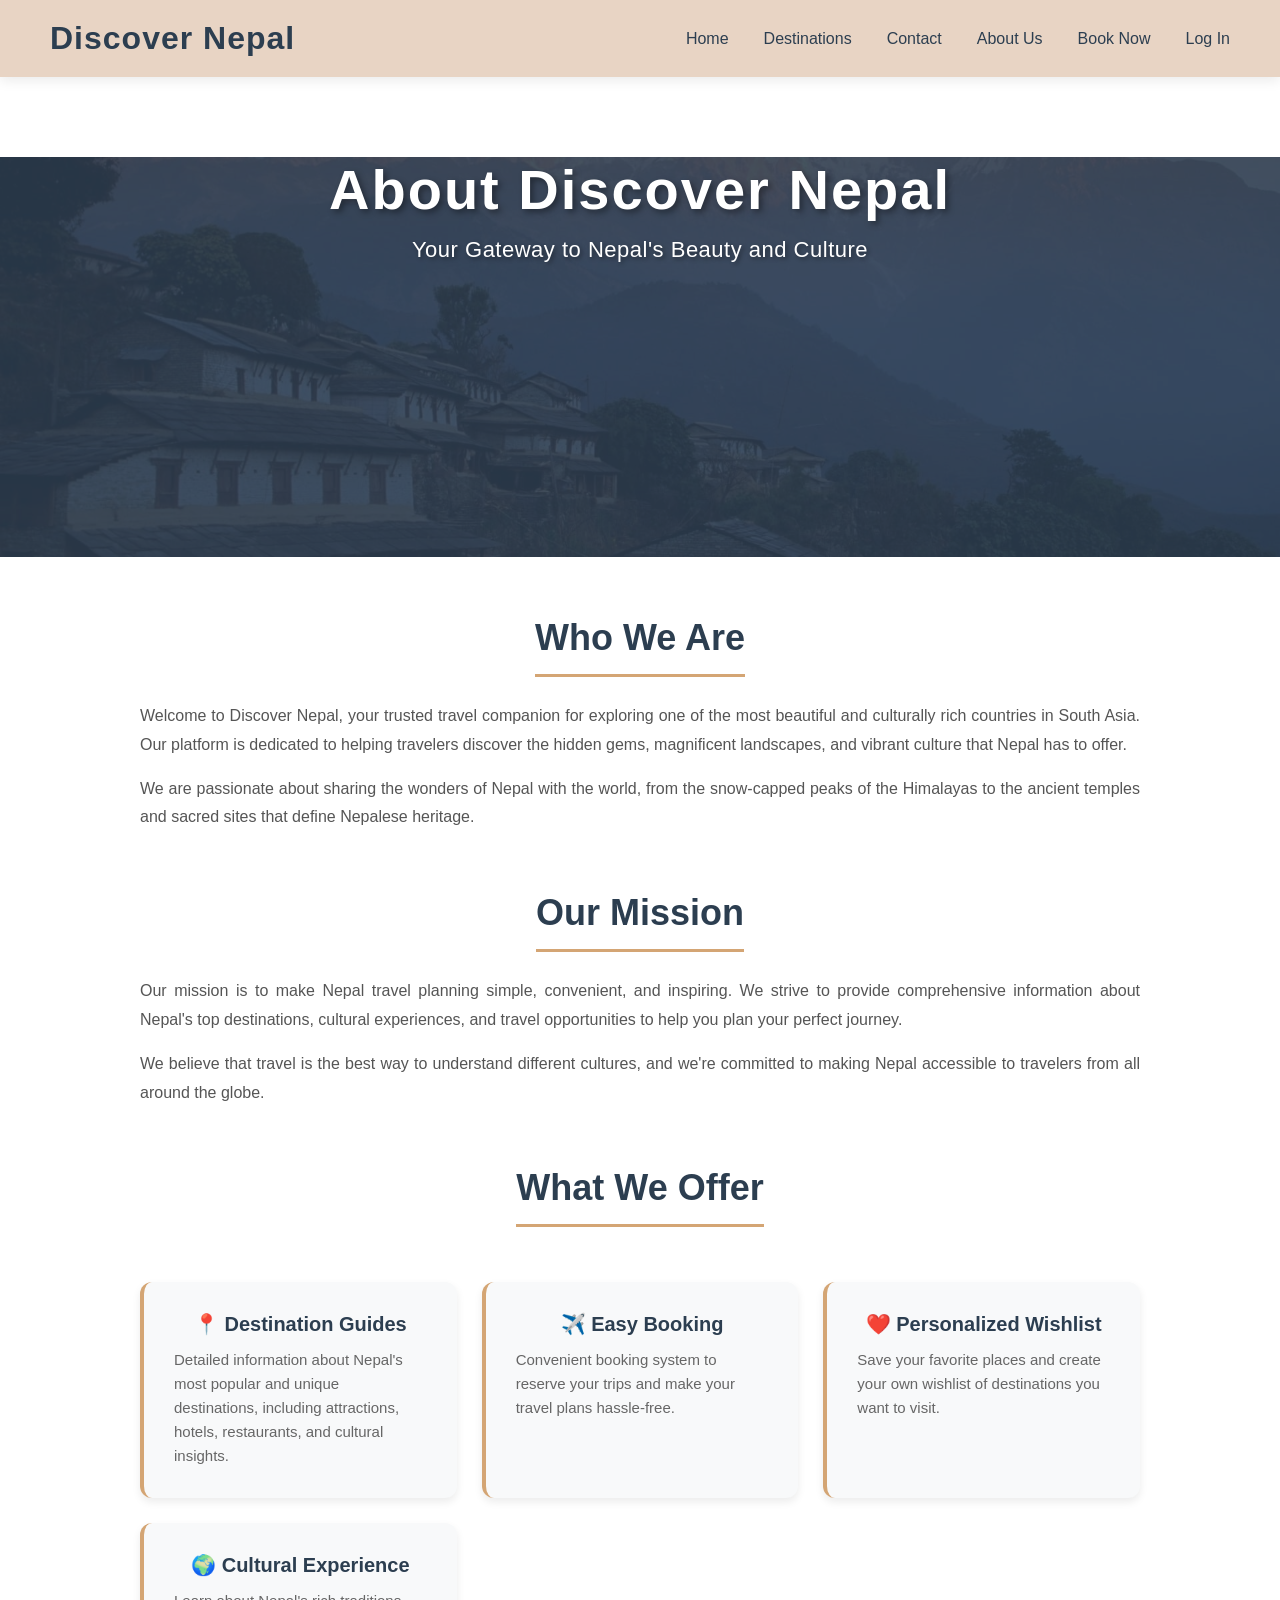
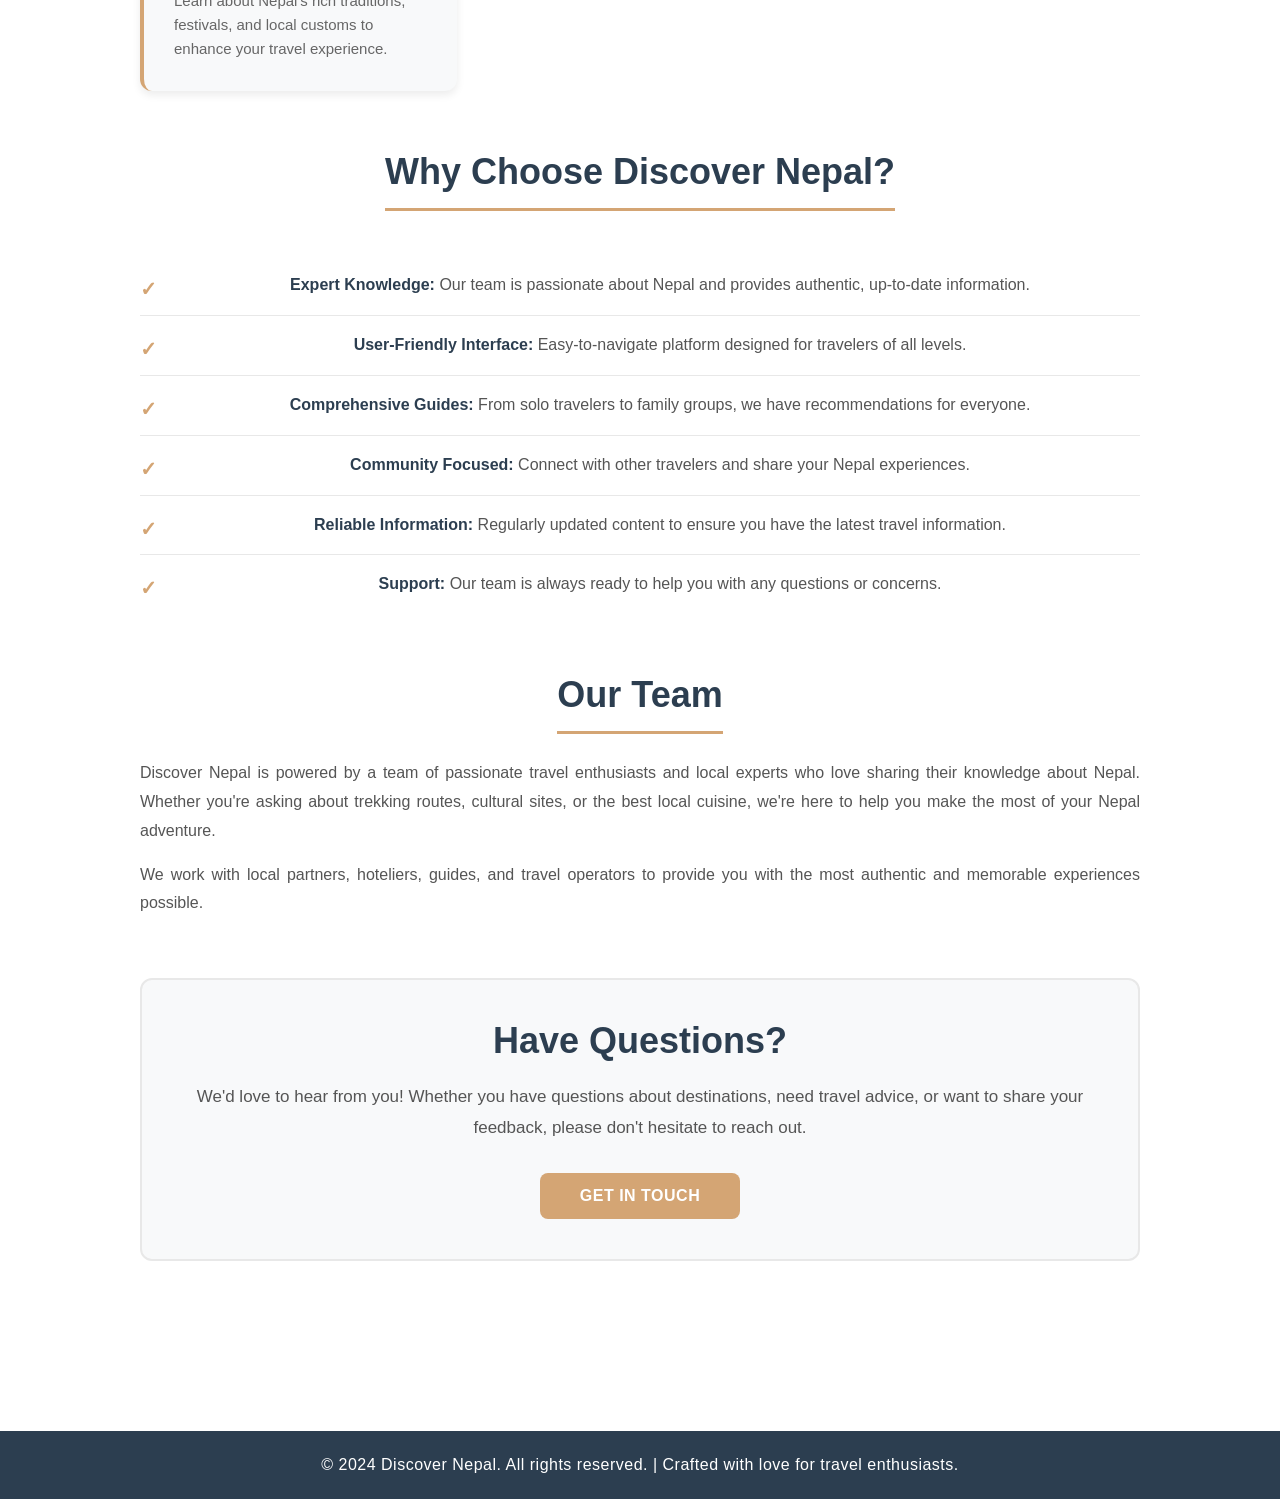
==== FR/aboutus.html @ a6463690 "First commit" ====
<!DOCTYPE html>
<html lang="en">
<head>
    <meta charset="UTF-8">
    <title>About Us - Discover Nepal</title>
    <link rel="stylesheet" href="./style2.css">
    <link rel="stylesheet" href="./aboutus-style.css">
</head>
<body>

<header>
    <nav class="navbar">
        <h1 class="logo">
            <a href="./index.html">Discover Nepal</a>
        </h1>
        <ul class="nav-links">
            <li><a href="./index.html">Home</a></li>
            <li><a href="./destinations.html">Destinations</a></li>
            <li><a href="./contact.html">Contact</a></li>
            <li><a href="./aboutus.html">About Us</a></li>
            <li><a href="./Booking.html">Book Now</a></li>
            <li><a href="./login.html">Log In</a></li>
        </ul>
    </nav>
</header>

<section class="aboutus-hero">
    <div class="hero-overlay">
        <h1>About Discover Nepal</h1>
        <p>Your Gateway to Nepal's Beauty and Culture</p>
    </div>
</section>

<section class="about-content">
    <div class="about-container">
        <div class="about-section">
            <h2>Who We Are</h2>
            <p>Welcome to Discover Nepal, your trusted travel companion for exploring one of the most beautiful and culturally rich countries in South Asia. Our platform is dedicated to helping travelers discover the hidden gems, magnificent landscapes, and vibrant culture that Nepal has to offer.</p>
            <p>We are passionate about sharing the wonders of Nepal with the world, from the snow-capped peaks of the Himalayas to the ancient temples and sacred sites that define Nepalese heritage.</p>
        </div>

        <div class="about-section">
            <h2>Our Mission</h2>
            <p>Our mission is to make Nepal travel planning simple, convenient, and inspiring. We strive to provide comprehensive information about Nepal's top destinations, cultural experiences, and travel opportunities to help you plan your perfect journey.</p>
            <p>We believe that travel is the best way to understand different cultures, and we're committed to making Nepal accessible to travelers from all around the globe.</p>
        </div>

        <div class="about-section">
            <h2>What We Offer</h2>
            <div class="features-list">
                <div class="feature-item">
                    <h3>📍 Destination Guides</h3>
                    <p>Detailed information about Nepal's most popular and unique destinations, including attractions, hotels, restaurants, and cultural insights.</p>
                </div>
                <div class="feature-item">
                    <h3>✈️ Easy Booking</h3>
                    <p>Convenient booking system to reserve your trips and make your travel plans hassle-free.</p>
                </div>
                <div class="feature-item">
                    <h3>❤️ Personalized Wishlist</h3>
                    <p>Save your favorite places and create your own wishlist of destinations you want to visit.</p>
                </div>
                <div class="feature-item">
                    <h3>🌍 Cultural Experience</h3>
                    <p>Learn about Nepal's rich traditions, festivals, and local customs to enhance your travel experience.</p>
                </div>
            </div>
        </div>

        <div class="about-section">
            <h2>Why Choose Discover Nepal?</h2>
            <ul class="reasons-list">
                <li><strong>Expert Knowledge:</strong> Our team is passionate about Nepal and provides authentic, up-to-date information.</li>
                <li><strong>User-Friendly Interface:</strong> Easy-to-navigate platform designed for travelers of all levels.</li>
                <li><strong>Comprehensive Guides:</strong> From solo travelers to family groups, we have recommendations for everyone.</li>
                <li><strong>Community Focused:</strong> Connect with other travelers and share your Nepal experiences.</li>
                <li><strong>Reliable Information:</strong> Regularly updated content to ensure you have the latest travel information.</li>
                <li><strong>Support:</strong> Our team is always ready to help you with any questions or concerns.</li>
            </ul>
        </div>

        <div class="about-section">
            <h2>Our Team</h2>
            <p>Discover Nepal is powered by a team of passionate travel enthusiasts and local experts who love sharing their knowledge about Nepal. Whether you're asking about trekking routes, cultural sites, or the best local cuisine, we're here to help you make the most of your Nepal adventure.</p>
            <p>We work with local partners, hoteliers, guides, and travel operators to provide you with the most authentic and memorable experiences possible.</p>
        </div>

        <div class="about-section contact-cta">
            <h2>Have Questions?</h2>
            <p>We'd love to hear from you! Whether you have questions about destinations, need travel advice, or want to share your feedback, please don't hesitate to reach out.</p>
            <a href="./contact.html" class="cta-button">Get in Touch</a>
        </div>
    </div>
</section>

<footer>
    <p>&copy; 2024 Discover Nepal. All rights reserved. | Crafted with love for travel enthusiasts.</p>
</footer>

</body>
</html>
---- FR/style2.css ----
* {
    margin: 0;
    padding: 0;
    box-sizing: border-box;
    font-family: 'Segoe UI', Tahoma, Geneva, Verdana, sans-serif;
}   
    
.navbar {
    background-color: #e8d4c4;
    display: flex;
    justify-content: space-between;
    align-items: center;
    padding: 20px 50px;
    height: auto;
    box-shadow: 0 4px 12px rgba(0, 0, 0, 0.08);
}

.logo a{
    text-decoration: none;
    font-size: 32px;
    font-weight: 700;
    color: #2c3e50;
    letter-spacing: 1px;
    transition: color 0.3s ease;
}

.logo a:hover {
    color: #d4a574;
}

.nav-links {
    list-style: none;
    display: flex;
    gap: 35px;
}

.nav-links li a {
    text-decoration: none;
    color: #2c3e50;
    font-size: 16px;
    font-weight: 500;
    border-bottom: 2px solid transparent;
    padding-bottom: 5px;
    transition: all 0.3s ease;
}

.nav-links li a:hover {
    color: #d4a574;
    border-bottom: 2px solid #d4a574;
}

/* Page Hero Section with Background */
.page-hero {
    height: 350px;
    background: url(./Images/nepal.jpg) no-repeat center center/cover;
    display: flex;
    justify-content: center;
    align-items: center;
    text-align: center;
    position: relative;
    margin-top: 80px;
}

.hero-overlay {
    position: absolute;
    top: 0;
    left: 0;
    right: 0;
    bottom: 0;
    background: rgba(44, 62, 80, 0.65);
    z-index: 1;
}

.hero-content {
    position: relative;
    z-index: 2;
    color: white;
}

.page-hero h1 {
    font-size: 52px;
    font-weight: 700;
    margin-bottom: 12px;
    letter-spacing: 2px;
    text-shadow: 3px 3px 6px rgba(0, 0, 0, 0.4);
}

.page-hero p {
    font-size: 20px;
    font-weight: 500;
    text-shadow: 2px 2px 4px rgba(0, 0, 0, 0.4);
    letter-spacing: 0.5px;
}

section {
    text-align: center;
    padding: 60px 30px;
    background: #fff;
}

section h2 {
    font-size: 42px;
    color: #2c3e50;
    margin-bottom: 40px;
    font-weight: 700;
}

.cards {
    display: flex;
    justify-content: center;
    flex-wrap: wrap;
    gap: 25px;
}

.card {
    width: 280px;
    border-radius: 12px;
    overflow: hidden;
    box-shadow: 0 8px 16px rgba(0, 0, 0, 0.12);
    background: white;
    transition: all 0.35s ease;
    border: 1px solid #e8e8e8;
}

.card:hover {
    box-shadow: 0 16px 32px rgba(0, 0, 0, 0.18);
    transform: translateY(-8px);
}

 .card a {
    color: #2c3e50;
    text-decoration: none;
    font-size: 20px;
    font-weight: 600;
    display: block;
    padding: 15px;
    transition: color 0.3s ease;
}

.card a:hover {
    color: #d4a574;
}

.card img {
    width: 100%;
    height: 160px;
    object-fit: cover;
}

/* Wrapper styles for contact and login sections */
.contact-wrapper,
.login-wrapper {
    max-width: 700px;
    margin: 0 auto;
}

.contact-wrapper h2,
.login-wrapper h2 {
    font-size: 36px;
    color: #2c3e50;
    margin-bottom: 35px;
    font-weight: 700;
    text-align: center;
}

/* contact page form styling */
.contact-form {
    max-width: 600px;
    margin: 0 auto;
    display: flex;
    flex-direction: column;
    gap: 18px;
    background: #f8f9fa;
    padding: 40px;
    border-radius: 12px;
    box-shadow: 0 4px 12px rgba(0, 0, 0, 0.08);
}

section.contact h2 {
    margin-bottom: 30px;
}

.contact-form input,
.contact-form textarea {
    padding: 14px 16px;
    font-size: 16px;
    border: 2px solid #e0e0e0;
    border-radius: 8px;
    font-family: 'Segoe UI', Tahoma, Geneva, Verdana, sans-serif;
    transition: all 0.3s ease;
    background: white;
}

.contact-form input:focus,
.contact-form textarea:focus {
    outline: none;
    border-color: #d4a574;
    box-shadow: 0 0 0 3px rgba(212, 165, 116, 0.1);
}

.contact-form button {
    padding: 14px 32px;
    font-size: 17px;
    font-weight: 600;
    border: none;
    background: #d4a574;
    color: white;
    cursor: pointer;
    border-radius: 8px;
    transition: all 0.3s ease;
    text-transform: uppercase;
    letter-spacing: 0.5px;
}

.contact-form button:hover {
    background: #c1934f;
    box-shadow: 0 8px 20px rgba(212, 165, 116, 0.3);
    transform: translateY(-2px);
}

.contact-form button:active {
    transform: translateY(0);
}

/* login/booking page reuse same form styling */
.login-form,
.booking-form {
    max-width: 500px;
    margin: 0 auto;
    display: flex;
    flex-direction: column;
    gap: 18px;
    background: #f8f9fa;
    padding: 40px;
    border-radius: 12px;
    box-shadow: 0 4px 12px rgba(0, 0, 0, 0.08);
}

/* for smaller forms such as login */
.login-form input,
.booking-form input {
    padding: 14px 16px;
    font-size: 16px;
    border: 2px solid #e0e0e0;
    border-radius: 8px;
    font-family: 'Segoe UI', Tahoma, Geneva, Verdana, sans-serif;
    transition: all 0.3s ease;
    background: white;
}

.login-form input:focus,
.booking-form input:focus {
    outline: none;
    border-color: #d4a574;
    box-shadow: 0 0 0 3px rgba(212, 165, 116, 0.1);
}

.login-form button,
.booking-form button {
    padding: 14px 32px;
    font-size: 17px;
    font-weight: 600;
    border: none;
    background: #d4a574;
    color: white;
    cursor: pointer;
    border-radius: 8px;
    transition: all 0.3s ease;
    text-transform: uppercase;
    letter-spacing: 0.5px;
}

.login-form button:hover,
.booking-form button:hover {
    background: #c1934f;
    box-shadow: 0 8px 20px rgba(212, 165, 116, 0.3);
    transform: translateY(-2px);
}

.login-form button:active,
.booking-form button:active {
    transform: translateY(0);
}

/* Login page specific styling */
.no-account,
.have-account {
    text-align: center;
    margin-top: 20px;
    font-size: 14px;
    color: #666;
}

.no-account a,
.have-account a {
    color: #d4a574;
    text-decoration: none;
    font-weight: 600;
    transition: all 0.3s ease;
}

.no-account a:hover,
.have-account a:hover {
    color: #c1934f;
    text-decoration: underline;
}

.signup-form {
    display: none;
}

#signup-section.show .signup-form {
    display: flex;
}

.signup-form {
    max-width: 500px;
    margin: 0 auto;
    display: flex;
    flex-direction: column;
    gap: 18px;
    background: #f8f9fa;
    padding: 40px;
    border-radius: 12px;
    box-shadow: 0 4px 12px rgba(0, 0, 0, 0.08);
}

.signup-form input {
    padding: 14px 16px;
    font-size: 16px;
    border: 2px solid #e0e0e0;
    border-radius: 8px;
    font-family: 'Segoe UI', Tahoma, Geneva, Verdana, sans-serif;
    transition: all 0.3s ease;
    background: white;
}

.signup-form input:focus {
    outline: none;
    border-color: #d4a574;
    box-shadow: 0 0 0 3px rgba(212, 165, 116, 0.1);
}

.signup-form button {
    padding: 14px 32px;
    font-size: 17px;
    font-weight: 600;
    border: none;
    background: #d4a574;
    color: white;
    cursor: pointer;
    border-radius: 8px;
    transition: all 0.3s ease;
    text-transform: uppercase;
    letter-spacing: 0.5px;
}

.signup-form button:hover {
    background: #c1934f;
    box-shadow: 0 8px 20px rgba(212, 165, 116, 0.3);
    transform: translateY(-2px);
}

/* Card Image Container with Heart Button */
.card-image-container {
    position: relative;
    display: inline-block;
    width: 100%;
    overflow: hidden;
}

.card-image-container img {
    width: 100%;
    height: 160px;
    display: block;
    object-fit: cover;
}

.heart-btn {
    position: absolute;
    top: 12px;
    right: 12px;
    background: white;
    border: none;
    font-size: 22px;
    border-radius: 50%;
    width: 44px;
    height: 44px;
    cursor: pointer;
    display: flex;
    align-items: center;
    justify-content: center;
    transition: all 0.3s ease;
    box-shadow: 0 4px 12px rgba(0, 0, 0, 0.15);
}

.heart-btn:hover {
    transform: scale(1.15);
    box-shadow: 0 6px 16px rgba(0, 0, 0, 0.2);
}

.heart-btn.active {
    color: #e74c3c;
}

.card:hover .heart-btn {
    background: #f0f0f0;
}

@media (max-width: 768px) {
    .navbar {
        flex-direction: column;
        padding: 15px 20px;
        gap: 15px;
    }

    .nav-links {
        gap: 15px;
    }

    .page-hero {
        height: 280px;
        margin-top: 60px;
    }

    .page-hero h1 {
        font-size: 36px;
        margin-bottom: 8px;
    }

    .page-hero p {
        font-size: 16px;
    }

    section {
        padding: 40px 20px;
    }

    section h2 {
        font-size: 32px;
        margin-bottom: 30px;
    }

    .cards {
        flex-direction: column;
        align-items: center;
    }

    .contact-form,
    .login-form,
    .booking-form,
    .signup-form {
        padding: 25px;
        gap: 15px;
    }
}
---- FR/aboutus-style.css ----
/* About Us Page Styles */

.aboutus-hero {
    height: 400px;
    background: url(./Images/nepal.jpg) no-repeat center center/cover;
    display: flex;
    justify-content: center;
    align-items: center;
    text-align: center;
    position: relative;
    margin-top: 80px;
}

.aboutus-hero::before {
    content: '';
    position: absolute;
    top: 0;
    left: 0;
    right: 0;
    bottom: 0;
    background: rgba(44, 62, 80, 0.65);
    z-index: 1;
}

.hero-overlay {
    color: white;
    z-index: 2;
}

.aboutus-hero h1 {
    font-size: 56px;
    font-weight: 700;
    margin-bottom: 15px;
    letter-spacing: 2px;
    text-shadow: 3px 3px 6px rgba(0, 0, 0, 0.4);
}

.aboutus-hero p {
    font-size: 22px;
    font-weight: 500;
    text-shadow: 2px 2px 4px rgba(0, 0, 0, 0.4);
    letter-spacing: 0.5px;
}

.about-content {
    background: #fff;
    padding: 60px 20px;
}

.about-container {
    max-width: 1000px;
    margin: 0 auto;
}

.about-section {
    margin-bottom: 60px;
    animation: fadeInUp 0.8s ease-out;
}

@keyframes fadeInUp {
    from {
        opacity: 0;
        transform: translateY(30px);
    }
    to {
        opacity: 1;
        transform: translateY(0);
    }
}

.about-section h2 {
    font-size: 36px;
    color: #2c3e50;
    margin-bottom: 25px;
    font-weight: 700;
    border-bottom: 3px solid #d4a574;
    padding-bottom: 15px;
    display: inline-block;
}

.about-section p {
    font-size: 16px;
    line-height: 1.8;
    color: #555;
    margin-bottom: 15px;
    text-align: justify;
}

.features-list {
    display: grid;
    grid-template-columns: repeat(auto-fit, minmax(250px, 1fr));
    gap: 25px;
    margin-top: 30px;
}

.feature-item {
    background: #f8f9fa;
    padding: 30px;
    border-radius: 12px;
    border-left: 4px solid #d4a574;
    transition: all 0.3s ease;
    box-shadow: 0 4px 8px rgba(0, 0, 0, 0.08);
}

.feature-item:hover {
    transform: translateY(-8px);
    box-shadow: 0 12px 24px rgba(0, 0, 0, 0.12);
}

.feature-item h3 {
    font-size: 20px;
    color: #2c3e50;
    margin-bottom: 12px;
    font-weight: 600;
}

.feature-item p {
    font-size: 15px;
    color: #666;
    line-height: 1.6;
    margin: 0;
    text-align: left;
}

.reasons-list {
    list-style: none;
    padding: 0;
    margin-top: 20px;
}

.reasons-list li {
    font-size: 16px;
    line-height: 1.8;
    color: #555;
    padding: 15px 0;
    padding-left: 40px;
    position: relative;
    border-bottom: 1px solid #e8e8e8;
}

.reasons-list li:before {
    content: '✓';
    position: absolute;
    left: 0;
    color: #d4a574;
    font-weight: 700;
    font-size: 20px;
}

.reasons-list li:last-child {
    border-bottom: none;
}

.reasons-list strong {
    color: #2c3e50;
}

.contact-cta {
    background: #f8f9fa;
    padding: 40px;
    border-radius: 12px;
    text-align: center;
    border: 2px solid #e8e8e8;
    margin-top: 50px;
}

.contact-cta h2 {
    border: none;
    padding: 0;
    display: block;
    margin-bottom: 20px;
}

.contact-cta p {
    text-align: center;
    margin-bottom: 30px;
    font-size: 17px;
}

.cta-button {
    display: inline-block;
    background-color: #d4a574;
    color: white;
    padding: 14px 40px;
    border-radius: 8px;
    text-decoration: none;
    font-size: 16px;
    font-weight: 600;
    transition: all 0.3s ease;
    text-transform: uppercase;
    letter-spacing: 0.5px;
}

.cta-button:hover {
    background-color: #c1934f;
    box-shadow: 0 8px 20px rgba(212, 165, 116, 0.3);
    transform: translateY(-2px);
}

footer {
    background-color: #2c3e50;
    color: white;
    text-align: center;
    padding: 25px 20px;
    margin-top: 50px;
    font-weight: 500;
    letter-spacing: 0.5px;
}

/* Responsive Design */
@media (max-width: 768px) {
    .aboutus-hero {
        height: 300px;
        margin-top: 60px;
    }

    .aboutus-hero h1 {
        font-size: 36px;
        margin-bottom: 10px;
    }

    .aboutus-hero p {
        font-size: 18px;
    }

    .about-content {
        padding: 40px 20px;
    }

    .about-section {
        margin-bottom: 40px;
    }

    .about-section h2 {
        font-size: 28px;
        margin-bottom: 20px;
    }

    .about-section p {
        font-size: 15px;
        text-align: left;
    }

    .features-list {
        grid-template-columns: 1fr;
        gap: 20px;
    }

    .feature-item {
        padding: 25px;
    }

    .reasons-list li {
        padding-left: 35px;
        font-size: 15px;
        padding: 12px 0;
        padding-left: 35px;
    }

    .contact-cta {
        padding: 30px;
    }
}
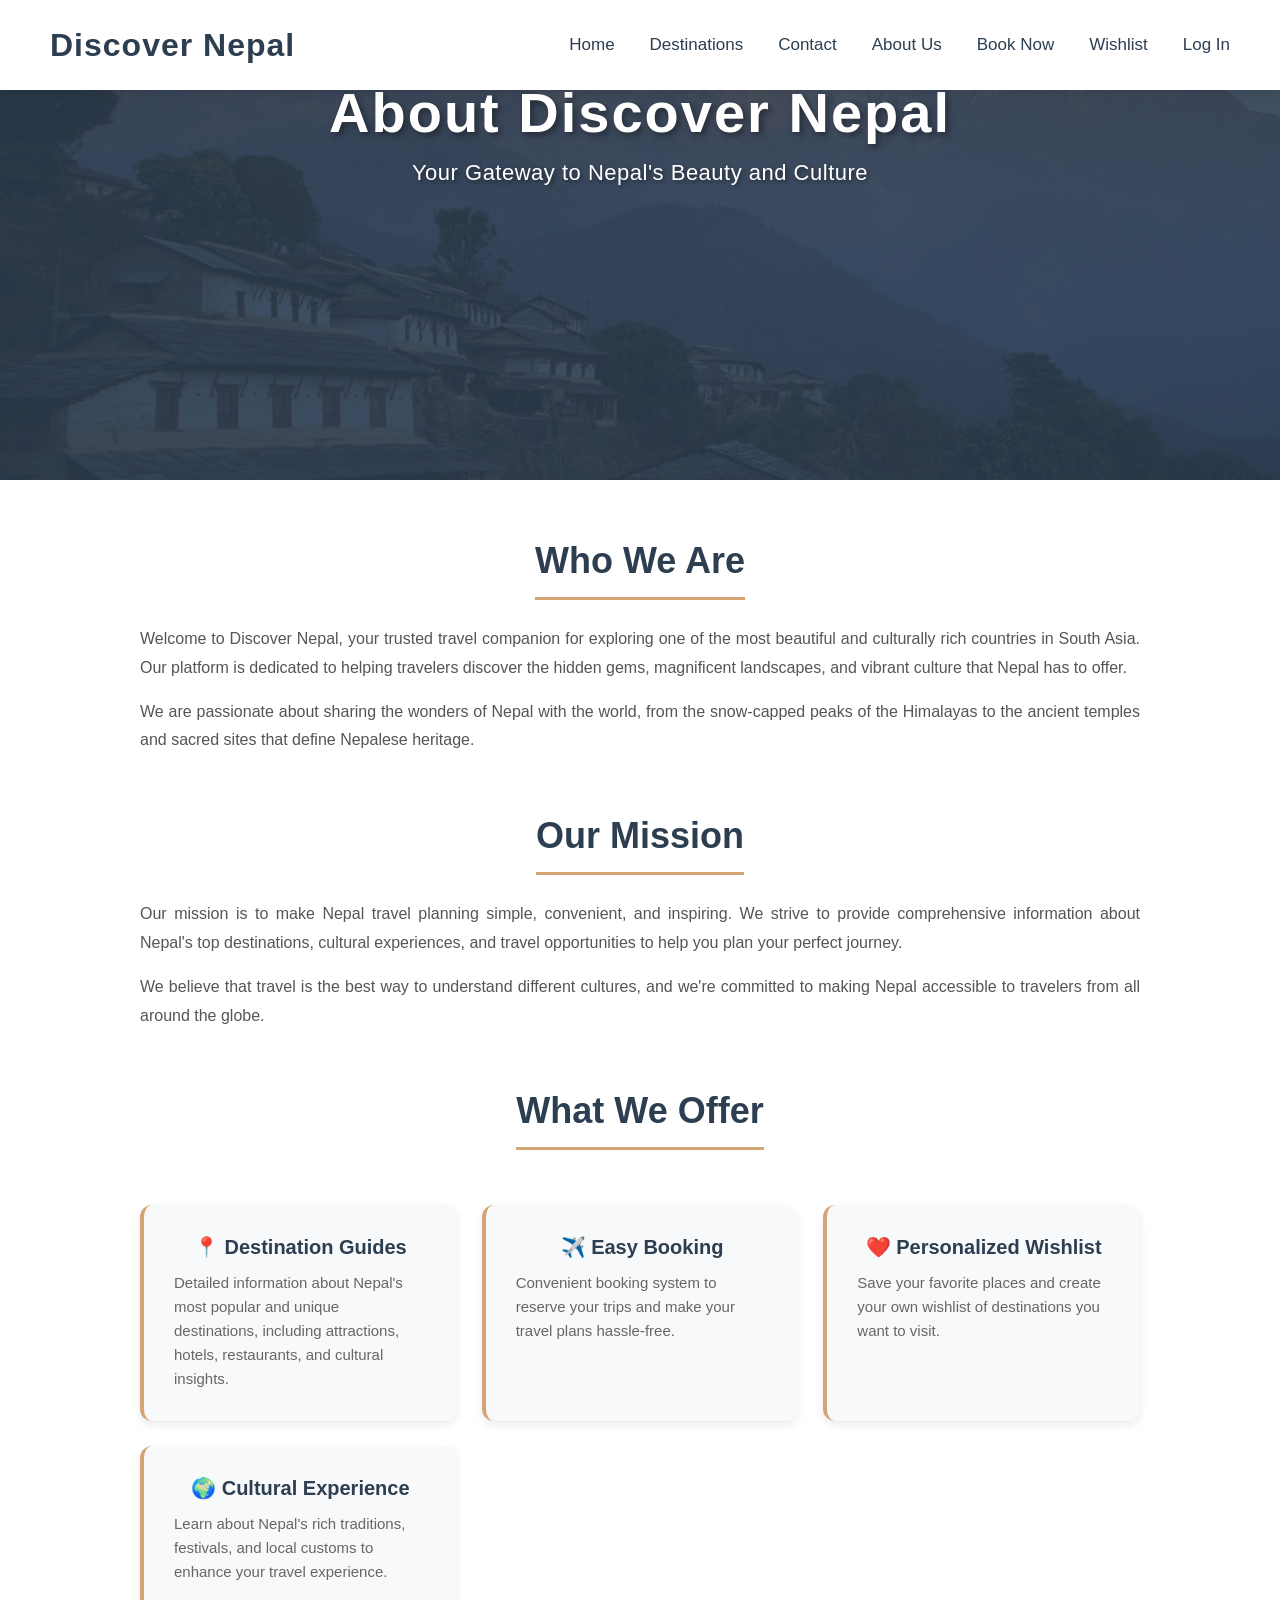
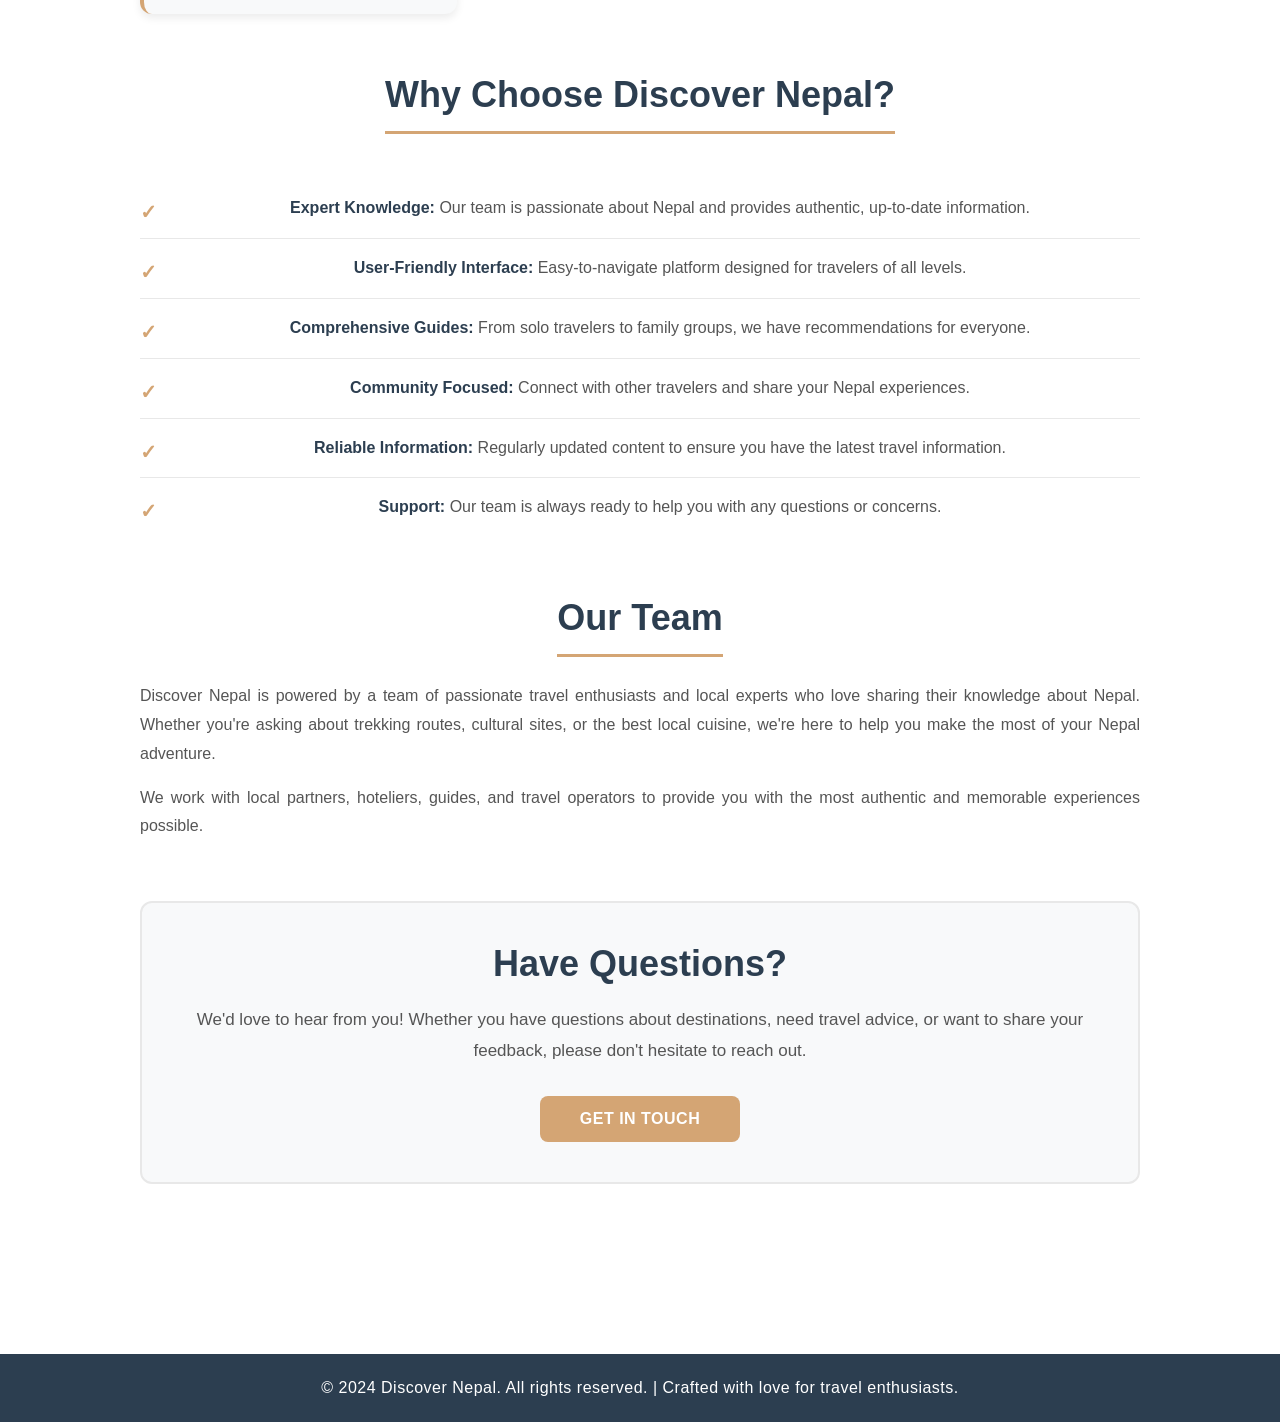
==== commit 5fbc8604: "Fixed nav bar height size in admin portal" ====
--- a/FR/aboutus.html
+++ b/FR/aboutus.html
@@ -19,7 +19,8 @@
             <li><a href="./contact.html">Contact</a></li>
             <li><a href="./aboutus.html">About Us</a></li>
             <li><a href="./Booking.html">Book Now</a></li>
-            <li><a href="./login.html">Log In</a></li>
+            <li><a href="./wishlist.html">Wishlist</a></li>
+            <li id="auth-link-item"><a href="./login.html">Log In</a></li>
         </ul>
     </nav>
 </header>
@@ -97,5 +98,6 @@
     <p>&copy; 2024 Discover Nepal. All rights reserved. | Crafted with love for travel enthusiasts.</p>
 </footer>
 
+<script src="./auth-system.js"></script>
 </body>
 </html>
--- a/FR/style2.css
+++ b/FR/style2.css
@@ -6,13 +6,18 @@
 }   
     
 .navbar {
-    background-color: #e8d4c4;
+    height: 90px;
     display: flex;
     justify-content: space-between;
     align-items: center;
     padding: 20px 50px;
-    height: auto;
-    box-shadow: 0 4px 12px rgba(0, 0, 0, 0.08);
+    position: fixed;
+    width: 100%;
+    top: 0;
+    left: 0;
+    z-index: 10;
+    background: white;
+    box-shadow: 0 2px 8px rgba(0, 0, 0, 0.1);
 }
 
 .logo a{
@@ -37,7 +42,7 @@
 .nav-links li a {
     text-decoration: none;
     color: #2c3e50;
-    font-size: 16px;
+    font-size: 17px;
     font-weight: 500;
     border-bottom: 2px solid transparent;
     padding-bottom: 5px;
@@ -98,6 +103,14 @@
     background: #fff;
 }
 
+.featured {
+    margin-top: 80px;
+}
+
+.booking {
+    margin-top: 80px;
+}
+
 section h2 {
     font-size: 42px;
     color: #2c3e50;
@@ -180,6 +193,14 @@
     margin-bottom: 30px;
 }
 
+section.contact {
+    margin-top: 80px;
+}
+
+section.login {
+    margin-top: 80px;
+}
+
 .contact-form input,
 .contact-form textarea {
     padding: 14px 16px;
@@ -238,7 +259,8 @@
 
 /* for smaller forms such as login */
 .login-form input,
-.booking-form input {
+.booking-form input,
+.booking-form textarea {
     padding: 14px 16px;
     font-size: 16px;
     border: 2px solid #e0e0e0;
@@ -249,10 +271,16 @@
 }
 
 .login-form input:focus,
-.booking-form input:focus {
+.booking-form input:focus,
+.booking-form textarea:focus {
     outline: none;
     border-color: #d4a574;
     box-shadow: 0 0 0 3px rgba(212, 165, 116, 0.1);
+}
+
+.booking-form textarea {
+    resize: vertical;
+    min-height: 110px;
 }
 
 .login-form button,
